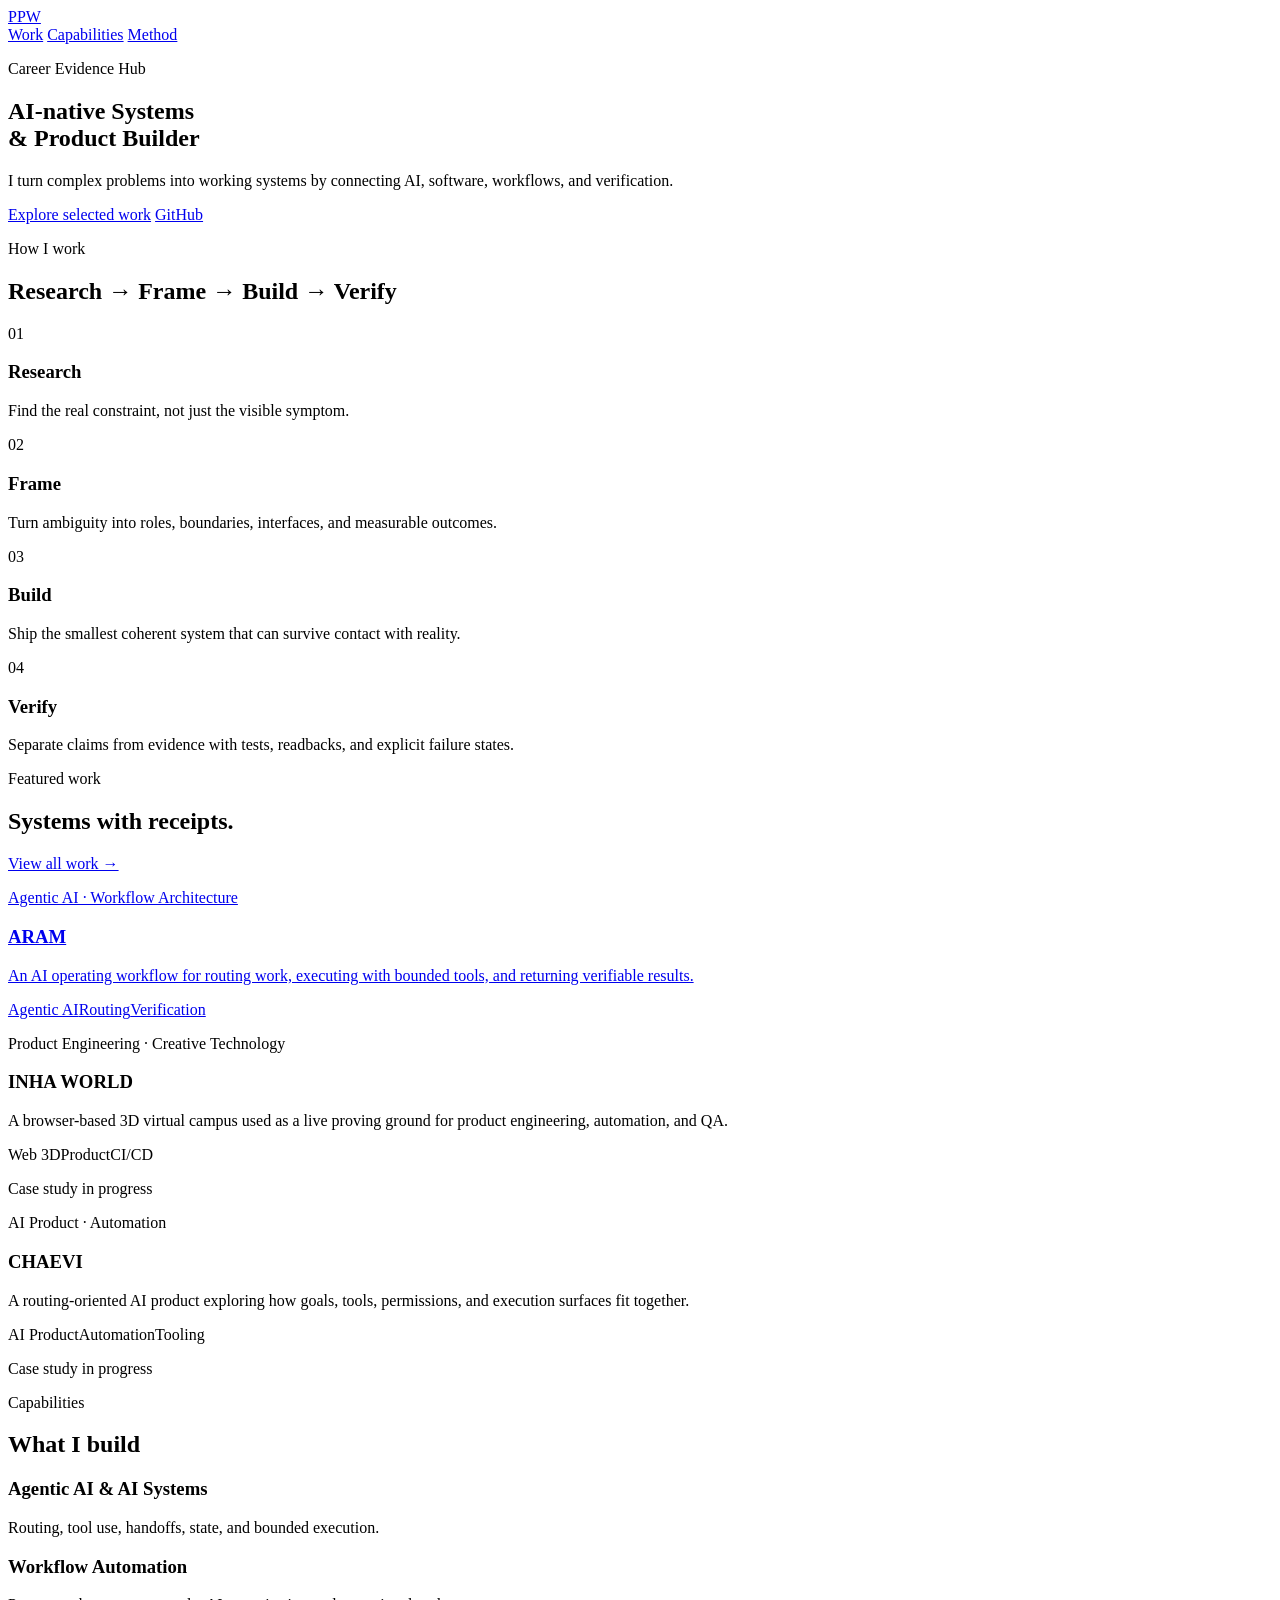
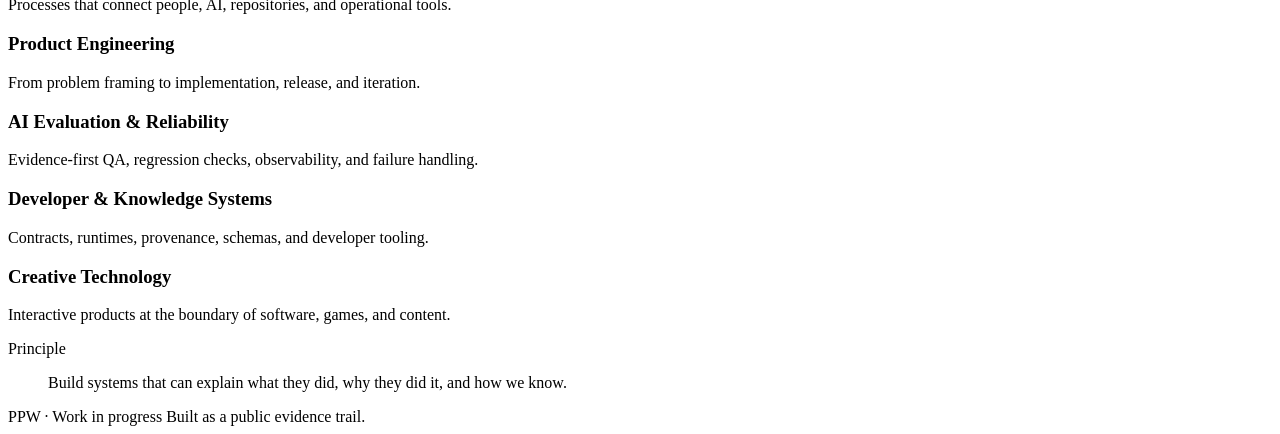
==== index.html @ 8438c9cc "feat: add PPW home" ====
<!doctype html>
<html lang="en">
<head>
  <meta charset="utf-8">
  <meta name="viewport" content="width=device-width, initial-scale=1">
  <meta name="description" content="PPW is a career evidence hub for AI-native systems, products, workflows, and creative technology.">
  <title>PPW · AI-native Systems & Product Builder</title>
  <link rel="stylesheet" href="./assets/styles.css">
</head>
<body>
  <header class="site-header">
    <a class="brand" href="./">PPW</a>
    <nav aria-label="Primary">
      <a href="./work/">Work</a>
      <a href="#capabilities">Capabilities</a>
      <a href="#method">Method</a>
    </nav>
  </header>

  <main>
    <section class="hero shell">
      <p class="eyebrow">Career Evidence Hub</p>
      <h1>AI-native Systems<br>&amp; Product Builder</h1>
      <p class="lede">
        I turn complex problems into working systems by connecting AI, software,
        workflows, and verification.
      </p>
      <div class="hero-actions">
        <a class="button primary" href="./work/">Explore selected work</a>
        <a class="button ghost" href="https://github.com/aldol2678">GitHub</a>
      </div>
    </section>

    <section id="method" class="shell section">
      <div class="section-heading">
        <p class="eyebrow">How I work</p>
        <h2>Research → Frame → Build → Verify</h2>
      </div>
      <div class="method-grid">
        <article><span>01</span><h3>Research</h3><p>Find the real constraint, not just the visible symptom.</p></article>
        <article><span>02</span><h3>Frame</h3><p>Turn ambiguity into roles, boundaries, interfaces, and measurable outcomes.</p></article>
        <article><span>03</span><h3>Build</h3><p>Ship the smallest coherent system that can survive contact with reality.</p></article>
        <article><span>04</span><h3>Verify</h3><p>Separate claims from evidence with tests, readbacks, and explicit failure states.</p></article>
      </div>
    </section>

    <section class="shell section">
      <div class="section-heading split">
        <div>
          <p class="eyebrow">Featured work</p>
          <h2>Systems with receipts.</h2>
        </div>
        <a class="text-link" href="./work/">View all work →</a>
      </div>

      <div class="work-grid">
        <a class="project-card featured" href="./work/aram/">
          <p class="project-kicker">Agentic AI · Workflow Architecture</p>
          <h3>ARAM</h3>
          <p>An AI operating workflow for routing work, executing with bounded tools, and returning verifiable results.</p>
          <div class="tags"><span>Agentic AI</span><span>Routing</span><span>Verification</span></div>
        </a>

        <article class="project-card">
          <p class="project-kicker">Product Engineering · Creative Technology</p>
          <h3>INHA WORLD</h3>
          <p>A browser-based 3D virtual campus used as a live proving ground for product engineering, automation, and QA.</p>
          <div class="tags"><span>Web 3D</span><span>Product</span><span>CI/CD</span></div>
          <p class="status">Case study in progress</p>
        </article>

        <article class="project-card">
          <p class="project-kicker">AI Product · Automation</p>
          <h3>CHAEVI</h3>
          <p>A routing-oriented AI product exploring how goals, tools, permissions, and execution surfaces fit together.</p>
          <div class="tags"><span>AI Product</span><span>Automation</span><span>Tooling</span></div>
          <p class="status">Case study in progress</p>
        </article>
      </div>
    </section>

    <section id="capabilities" class="shell section">
      <div class="section-heading">
        <p class="eyebrow">Capabilities</p>
        <h2>What I build</h2>
      </div>
      <div class="capability-grid">
        <article><h3>Agentic AI &amp; AI Systems</h3><p>Routing, tool use, handoffs, state, and bounded execution.</p></article>
        <article><h3>Workflow Automation</h3><p>Processes that connect people, AI, repositories, and operational tools.</p></article>
        <article><h3>Product Engineering</h3><p>From problem framing to implementation, release, and iteration.</p></article>
        <article><h3>AI Evaluation &amp; Reliability</h3><p>Evidence-first QA, regression checks, observability, and failure handling.</p></article>
        <article><h3>Developer &amp; Knowledge Systems</h3><p>Contracts, runtimes, provenance, schemas, and developer tooling.</p></article>
        <article><h3>Creative Technology</h3><p>Interactive products at the boundary of software, games, and content.</p></article>
      </div>
    </section>

    <section class="shell section closing">
      <p class="eyebrow">Principle</p>
      <blockquote>Build systems that can explain what they did, why they did it, and how we know.</blockquote>
    </section>
  </main>

  <footer class="site-footer shell">
    <span>PPW · Work in progress</span>
    <span>Built as a public evidence trail.</span>
  </footer>
</body>
</html>
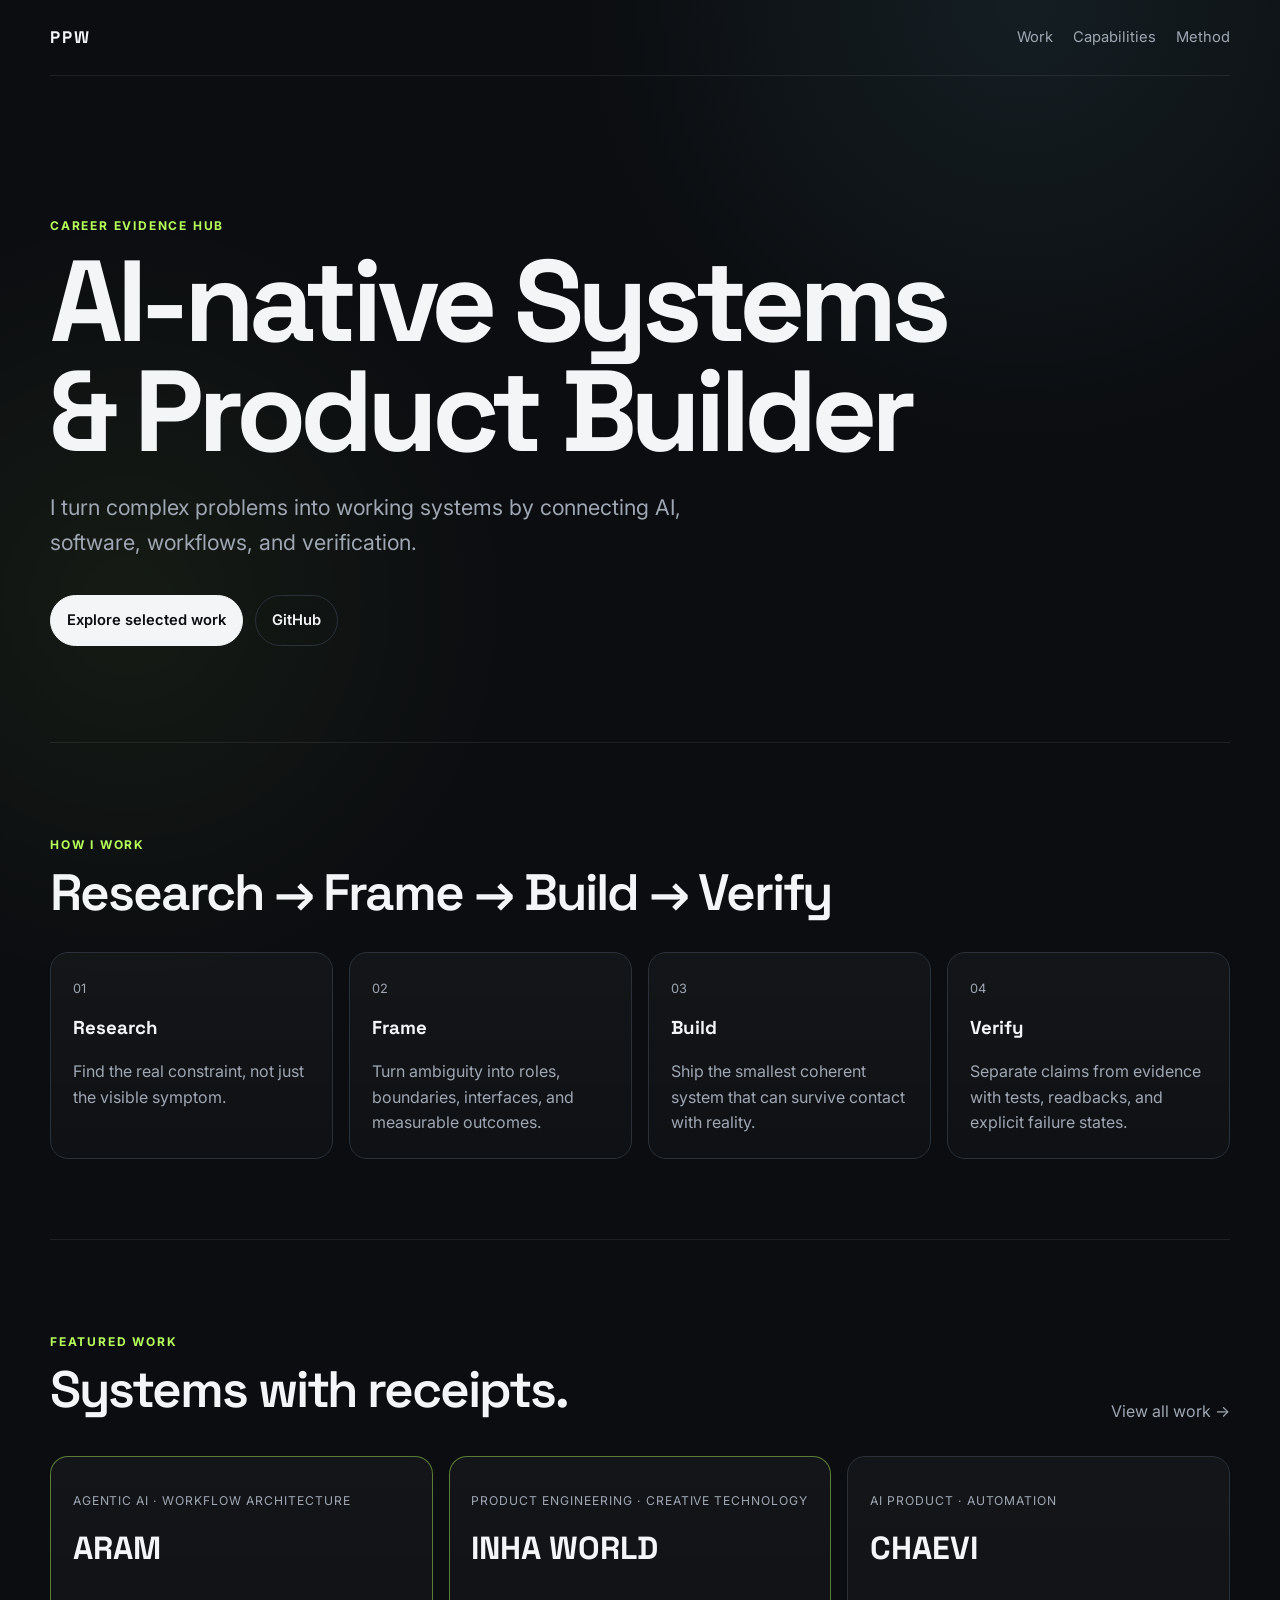
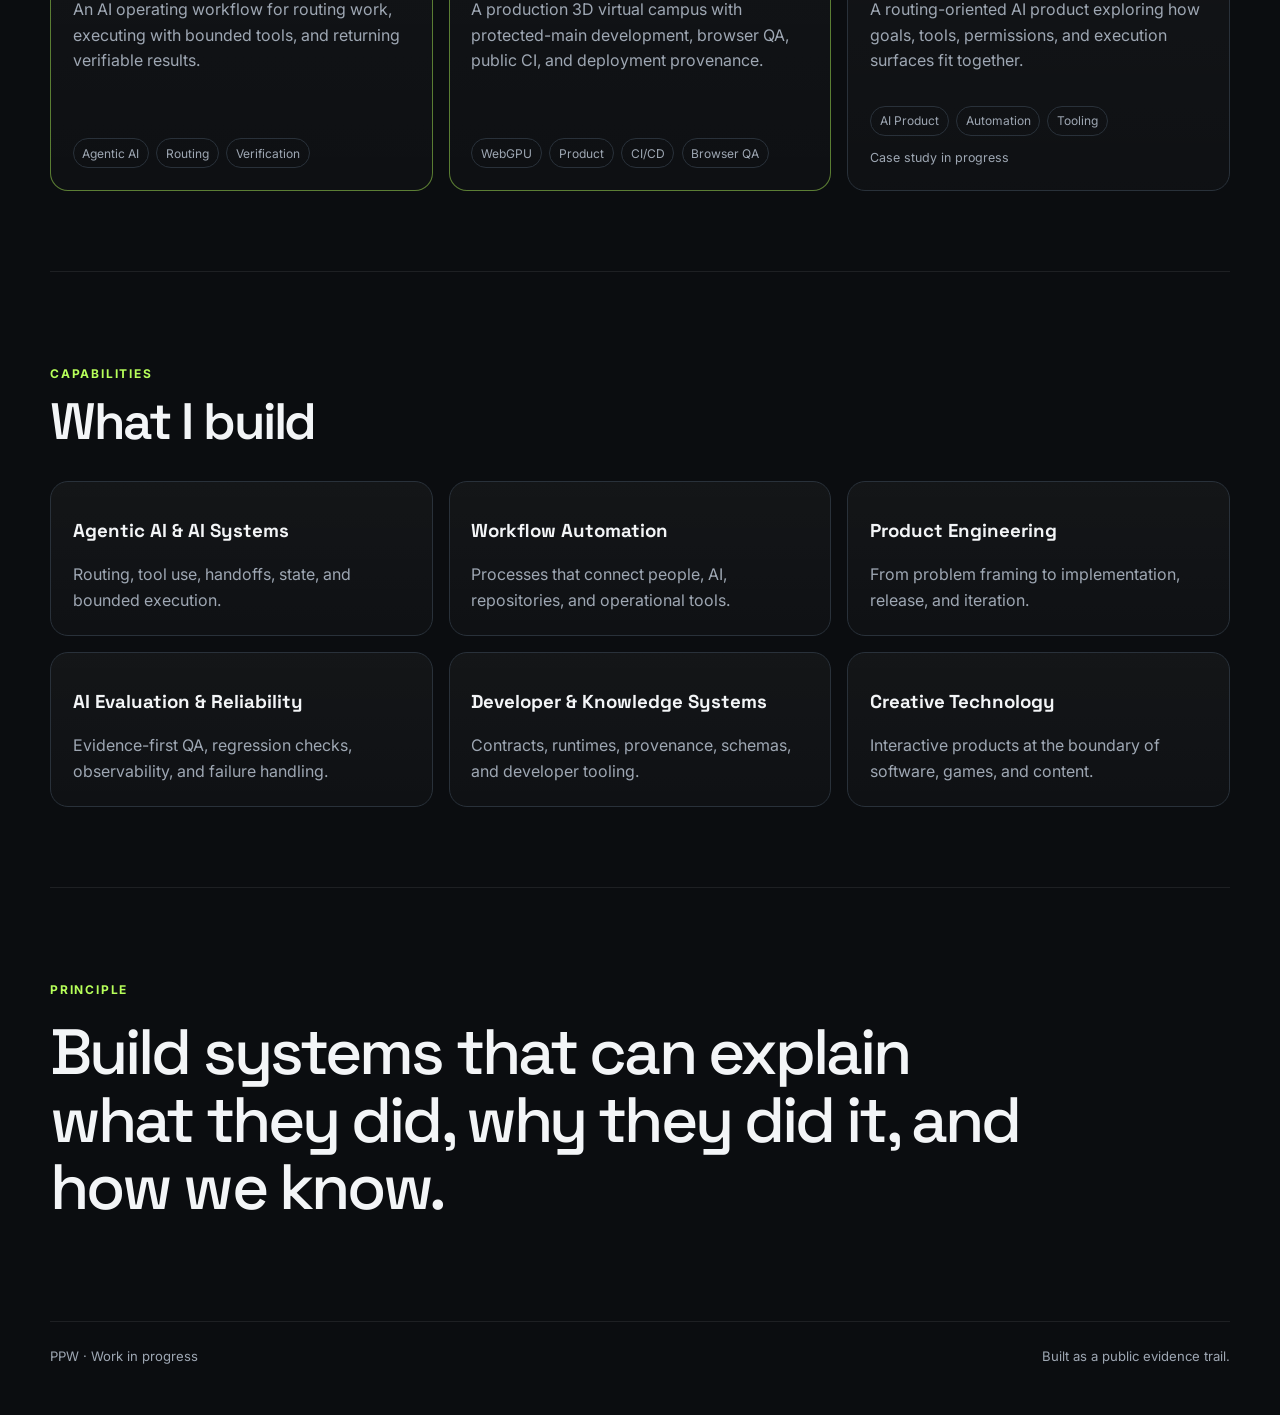
==== commit f1184e90: "feat: feature INHA WORLD case study" ====
--- a/index.html
+++ b/index.html
@@ -61,13 +61,12 @@
           <div class="tags"><span>Agentic AI</span><span>Routing</span><span>Verification</span></div>
         </a>
 
-        <article class="project-card">
+        <a class="project-card featured" href="./work/inha-world/">
           <p class="project-kicker">Product Engineering · Creative Technology</p>
           <h3>INHA WORLD</h3>
-          <p>A browser-based 3D virtual campus used as a live proving ground for product engineering, automation, and QA.</p>
-          <div class="tags"><span>Web 3D</span><span>Product</span><span>CI/CD</span></div>
-          <p class="status">Case study in progress</p>
-        </article>
+          <p>A production 3D virtual campus with protected-main development, browser QA, public CI, and deployment provenance.</p>
+          <div class="tags"><span>WebGPU</span><span>Product</span><span>CI/CD</span><span>Browser QA</span></div>
+        </a>
 
         <article class="project-card">
           <p class="project-kicker">AI Product · Automation</p>
--- a/assets/styles.css
+++ b/assets/styles.css
@@ -0,0 +1,211 @@
+@import url('https://fonts.googleapis.com/css2?family=Inter:wght@400;500;600;700&family=Space+Grotesk:wght@500;600;700&display=swap');
+
+:root {
+  --bg: #0b0d10;
+  --surface: #11151a;
+  --surface-2: #171c22;
+  --text: #f3f5f7;
+  --muted: #9ea7b3;
+  --line: #29313a;
+  --accent: #b7ff5a;
+  --accent-2: #7de6ff;
+  --max: 1180px;
+}
+
+* { box-sizing: border-box; }
+
+html { scroll-behavior: smooth; }
+
+body {
+  margin: 0;
+  background:
+    radial-gradient(circle at 80% 0%, rgba(125, 230, 255, .08), transparent 28rem),
+    radial-gradient(circle at 10% 20%, rgba(183, 255, 90, .06), transparent 24rem),
+    var(--bg);
+  color: var(--text);
+  font-family: Inter, system-ui, sans-serif;
+  line-height: 1.6;
+}
+
+a { color: inherit; text-decoration: none; }
+
+.shell { width: min(calc(100% - 2rem), var(--max)); margin-inline: auto; }
+
+.site-header {
+  width: min(calc(100% - 2rem), var(--max));
+  margin: 0 auto;
+  min-height: 76px;
+  display: flex;
+  align-items: center;
+  justify-content: space-between;
+  border-bottom: 1px solid rgba(255,255,255,.08);
+}
+
+.brand {
+  font: 700 1.05rem/1 "Space Grotesk", sans-serif;
+  letter-spacing: .12em;
+}
+
+.site-header nav { display: flex; gap: 1.25rem; color: var(--muted); font-size: .92rem; }
+.site-header nav a:hover, .site-header nav a[aria-current="page"] { color: var(--text); }
+
+.hero { padding: 8rem 0 6rem; }
+.hero h1, .page-hero h1, .case-hero h1 {
+  font-family: "Space Grotesk", sans-serif;
+  letter-spacing: -.055em;
+  line-height: .95;
+  margin: .4rem 0 1.5rem;
+}
+.hero h1 { font-size: clamp(3.6rem, 9vw, 8rem); max-width: 1000px; }
+.page-hero h1 { font-size: clamp(3.1rem, 7vw, 6rem); }
+.case-hero h1 { font-size: clamp(4rem, 10vw, 8rem); }
+
+.eyebrow {
+  color: var(--accent);
+  text-transform: uppercase;
+  font-size: .75rem;
+  letter-spacing: .15em;
+  font-weight: 700;
+}
+
+.lede { color: var(--muted); font-size: clamp(1.08rem, 2vw, 1.35rem); max-width: 720px; }
+
+.hero-actions { display: flex; gap: .75rem; margin-top: 2.25rem; flex-wrap: wrap; }
+.button {
+  border: 1px solid var(--line);
+  padding: .8rem 1rem;
+  border-radius: 999px;
+  font-weight: 600;
+  font-size: .92rem;
+}
+.button.primary { background: var(--text); color: var(--bg); border-color: var(--text); }
+.button.ghost:hover { border-color: var(--muted); }
+
+.section { padding: 5rem 0; border-top: 1px solid rgba(255,255,255,.08); }
+.section-heading { margin-bottom: 2rem; }
+.section-heading.split { display: flex; justify-content: space-between; align-items: end; gap: 2rem; }
+.section-heading h2, .case-section h2 {
+  font: 600 clamp(2rem, 4vw, 3.4rem)/1.05 "Space Grotesk", sans-serif;
+  letter-spacing: -.04em;
+  margin: .5rem 0;
+}
+.text-link { color: var(--muted); }
+.text-link:hover { color: var(--text); }
+
+.method-grid,
+.capability-grid,
+.work-grid {
+  display: grid;
+  gap: 1rem;
+}
+
+.method-grid { grid-template-columns: repeat(4, 1fr); }
+.capability-grid { grid-template-columns: repeat(3, 1fr); }
+.work-grid { grid-template-columns: repeat(3, 1fr); }
+
+.method-grid article,
+.capability-grid article,
+.project-card {
+  background: linear-gradient(180deg, rgba(255,255,255,.035), rgba(255,255,255,.015));
+  border: 1px solid var(--line);
+  border-radius: 18px;
+  padding: 1.35rem;
+}
+
+.method-grid article span { color: var(--muted); font-size: .8rem; }
+.method-grid h3, .capability-grid h3, .project-card h3 {
+  font-family: "Space Grotesk", sans-serif;
+  margin: .8rem 0 .4rem;
+}
+.method-grid p, .capability-grid p, .project-card p { color: var(--muted); margin-bottom: 0; }
+
+.project-card { min-height: 290px; display: flex; flex-direction: column; }
+.project-card.featured { border-color: rgba(183,255,90,.45); }
+.project-card.featured:hover { transform: translateY(-2px); transition: .2s ease; }
+.project-kicker { font-size: .76rem; text-transform: uppercase; letter-spacing: .08em; }
+.project-card h3 { font-size: 2rem; color: var(--text); }
+.tags { display: flex; gap: .45rem; flex-wrap: wrap; margin-top: auto; padding-top: 2rem; }
+.tags span, .state {
+  border: 1px solid var(--line);
+  border-radius: 999px;
+  padding: .28rem .55rem;
+  color: var(--muted);
+  font-size: .75rem;
+}
+.status { font-size: .78rem; }
+
+.closing blockquote {
+  font: 500 clamp(2rem, 5vw, 4.5rem)/1.05 "Space Grotesk", sans-serif;
+  letter-spacing: -.045em;
+  margin: 1.25rem 0;
+  max-width: 980px;
+}
+
+.site-footer {
+  border-top: 1px solid rgba(255,255,255,.08);
+  padding: 1.5rem 0 3rem;
+  display: flex;
+  justify-content: space-between;
+  gap: 1rem;
+  color: var(--muted);
+  font-size: .82rem;
+}
+
+.page-hero { padding: 7rem 0 4rem; }
+.project-list { border-top: 1px solid var(--line); margin-bottom: 6rem; }
+.project-row {
+  display: grid;
+  grid-template-columns: 1fr 1.5fr auto;
+  gap: 2rem;
+  align-items: center;
+  padding: 1.7rem 0;
+  border-bottom: 1px solid var(--line);
+}
+.project-row h2 { font: 600 1.8rem/1 "Space Grotesk", sans-serif; margin: .35rem 0 0; }
+.project-row > p { color: var(--muted); }
+.project-row:not(.muted):hover h2 { color: var(--accent); }
+.project-row.muted { opacity: .66; }
+.state.live { color: var(--accent); border-color: rgba(183,255,90,.35); }
+
+.case-study { max-width: 1000px; }
+.case-hero { padding: 7rem 0 5rem; }
+.facts {
+  margin-top: 3rem;
+  border-top: 1px solid var(--line);
+  border-bottom: 1px solid var(--line);
+  display: grid;
+  grid-template-columns: repeat(3, 1fr);
+}
+.facts div { padding: 1rem 0; }
+.facts span { display:block; color: var(--muted); font-size: .76rem; margin-bottom: .2rem; }
+.facts strong { font-size: .9rem; }
+
+.case-section { padding: 4.5rem 0; border-bottom: 1px solid var(--line); }
+.case-section > p:not(.eyebrow) { color: var(--muted); max-width: 760px; font-size: 1.05rem; }
+.case-section.two-column { display: grid; grid-template-columns: .8fr 1.2fr; gap: 4rem; }
+.flow { display: flex; gap: .8rem; align-items: center; flex-wrap: wrap; margin: 2rem 0; }
+.flow span { border: 1px solid var(--line); border-radius: 999px; padding: .55rem .85rem; background: var(--surface); }
+.flow b { color: var(--accent); }
+.decision-list { padding: 0; margin: 0; list-style: none; }
+.decision-list li { padding: 1rem 0; border-bottom: 1px solid var(--line); color: var(--muted); }
+.decision-list strong { color: var(--text); display: block; margin-bottom: .25rem; }
+.evidence-note { border: 1px solid rgba(125,230,255,.28); background: rgba(125,230,255,.04); border-radius: 16px; padding: 1.2rem; margin-top: 2rem; }
+.evidence-note p { color: var(--muted); margin-bottom: 0; }
+.capability-grid.compact { grid-template-columns: repeat(2, 1fr); }
+.case-nav { display:flex; justify-content:space-between; padding: 2rem 0 5rem; color:var(--muted); }
+
+@media (max-width: 860px) {
+  .method-grid, .work-grid, .capability-grid { grid-template-columns: 1fr 1fr; }
+  .project-row { grid-template-columns: 1fr; gap: .5rem; }
+  .case-section.two-column { grid-template-columns: 1fr; gap: 1rem; }
+}
+
+@media (max-width: 580px) {
+  .site-header { align-items: flex-start; padding: 1.2rem 0; gap: 1rem; }
+  .site-header nav { gap: .8rem; font-size: .8rem; flex-wrap: wrap; justify-content: flex-end; }
+  .hero { padding: 5rem 0 4rem; }
+  .method-grid, .work-grid, .capability-grid, .capability-grid.compact { grid-template-columns: 1fr; }
+  .section-heading.split, .site-footer { align-items: flex-start; flex-direction: column; }
+  .facts { grid-template-columns: 1fr; }
+  .facts div + div { border-top: 1px solid var(--line); }
+}
